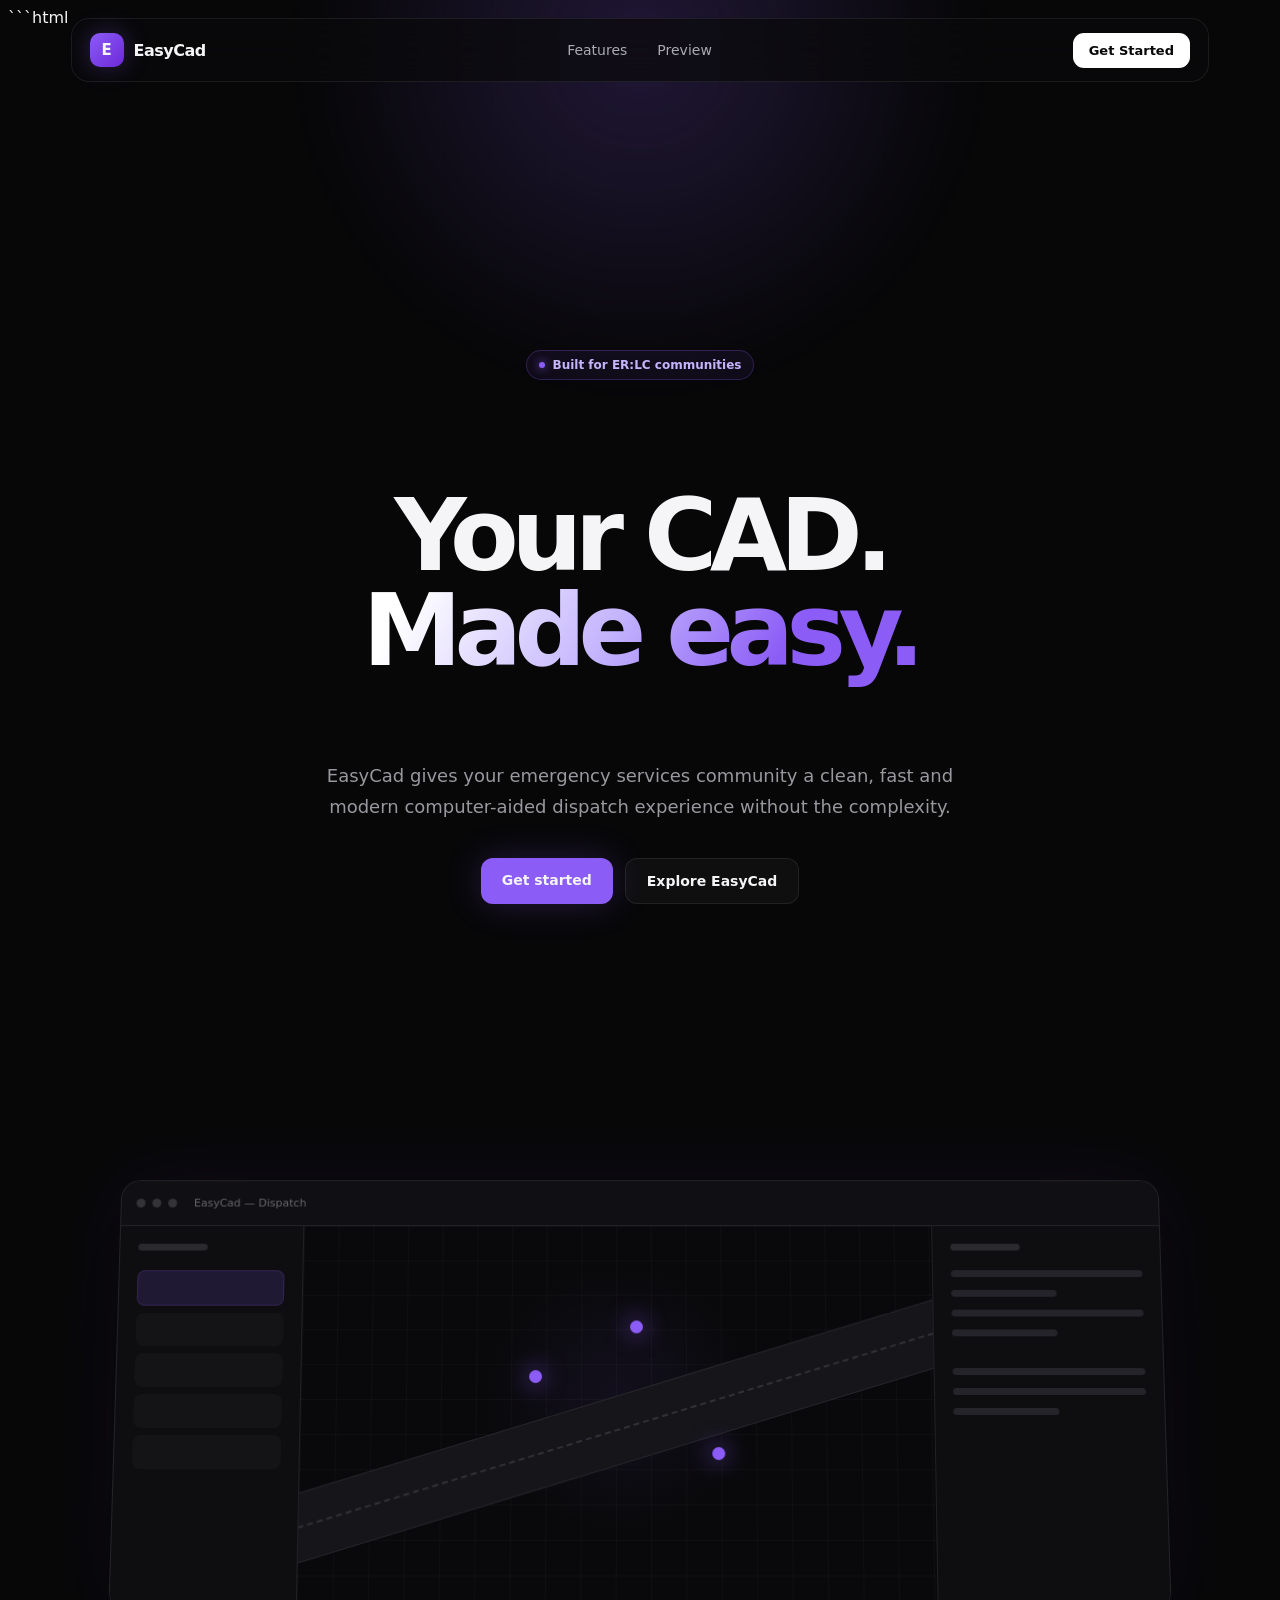
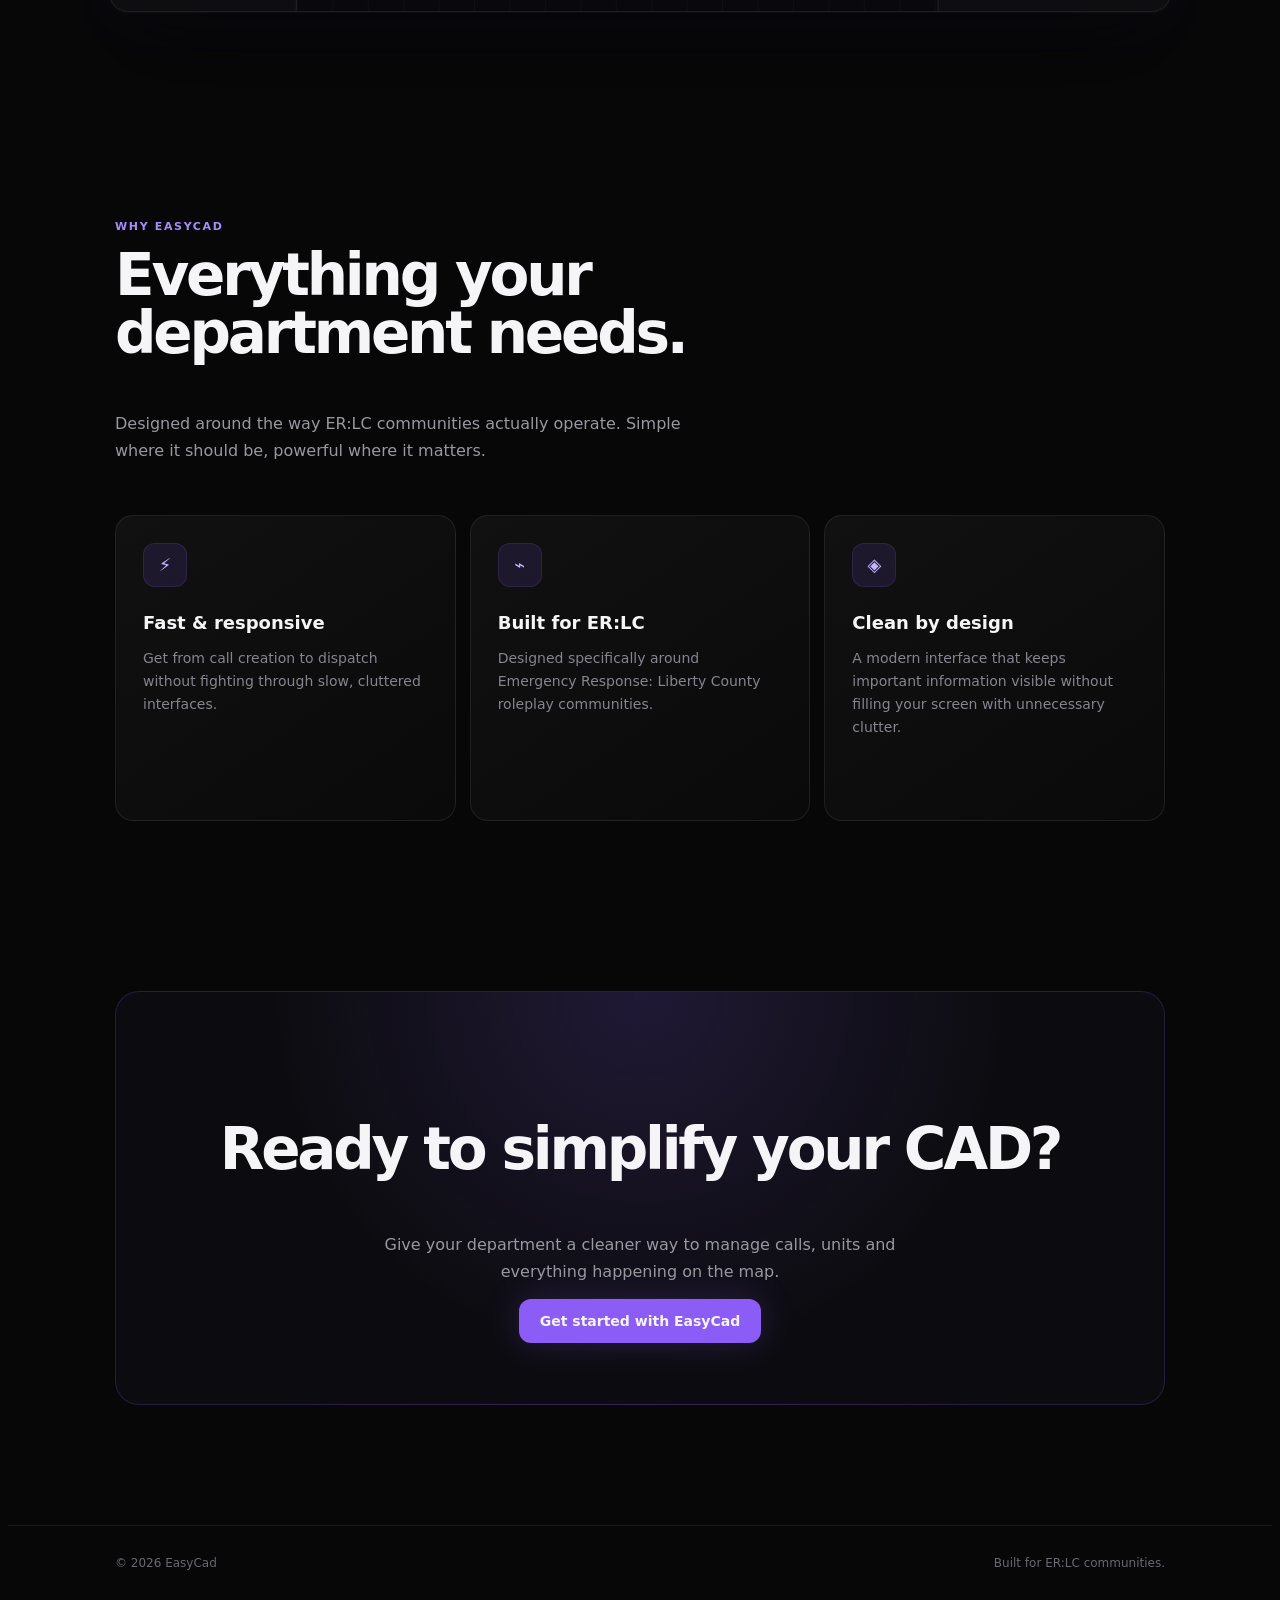
==== index.html @ 2b1de05e "Add initial HTML structure for EasyCad website" ====
```html
<!DOCTYPE html>
<html lang="en">
<head>
    <meta charset="UTF-8">
    <meta name="viewport" content="width=device-width, initial-scale=1.0">

    <title>EasyCad — CAD made easy</title>
    <meta
        name="description"
        content="EasyCad is a fast, modern CAD system built for ER:LC communities."
    >

    <link rel="stylesheet" href="style.css">
</head>

<body>

    <div class="background">
        <div class="grid"></div>
    </div>

    <nav class="navbar">
        <a href="#" class="brand">
            <div class="brand-icon">E</div>
            <span>EasyCad</span>
        </a>

        <div class="nav-links">
            <a href="#features">Features</a>
            <a href="#preview">Preview</a>
        </div>

        <a href="#start" class="nav-button">
            Get Started
        </a>
    </nav>

    <main>

        <section class="hero">

            <div class="hero-content">

                <div class="eyebrow">
                    <span class="status-dot"></span>
                    Built for ER:LC communities
                </div>

                <h1>
                    Your CAD.<br>
                    <span>Made easy.</span>
                </h1>

                <p>
                    EasyCad gives your emergency services community
                    a clean, fast and modern computer-aided dispatch
                    experience without the complexity.
                </p>

                <div class="hero-actions">
                    <a href="#start" class="primary-button">
                        Get started
                    </a>

                    <a href="#features" class="secondary-button">
                        Explore EasyCad
                    </a>
                </div>

            </div>

        </section>

        <section class="preview-section" id="preview">

            <div class="preview">

                <div class="window-bar">
                    <div class="window-dot"></div>
                    <div class="window-dot"></div>
                    <div class="window-dot"></div>

                    <div class="window-title">
                        EasyCad — Dispatch
                    </div>
                </div>

                <div class="cad-ui">

                    <aside class="sidebar">

                        <div class="fake-title"></div>

                        <div class="fake-item active"></div>
                        <div class="fake-item"></div>
                        <div class="fake-item"></div>
                        <div class="fake-item"></div>
                        <div class="fake-item"></div>

                    </aside>

                    <div class="map">

                        <div class="map-grid"></div>

                        <div class="map-road"></div>

                        <div class="map-marker marker-1"></div>
                        <div class="map-marker marker-2"></div>
                        <div class="map-marker marker-3"></div>

                    </div>

                    <aside class="right-panel">

                        <div class="fake-title"></div>

                        <div class="panel-line"></div>
                        <div class="panel-line short"></div>
                        <div class="panel-line"></div>
                        <div class="panel-line short"></div>

                        <br>

                        <div class="panel-line"></div>
                        <div class="panel-line"></div>
                        <div class="panel-line short"></div>

                    </aside>

                </div>

            </div>

        </section>

        <section class="features-section" id="features">

            <div class="section-inner">

                <div class="section-heading reveal">

                    <small>Why EasyCad</small>

                    <h2>
                        Everything your
                        department needs.
                    </h2>

                    <p>
                        Designed around the way ER:LC communities
                        actually operate. Simple where it should be,
                        powerful where it matters.
                    </p>

                </div>

                <div class="features">

                    <article class="feature reveal">

                        <div class="feature-icon">
                            ⚡
                        </div>

                        <h3>
                            Fast & responsive
                        </h3>

                        <p>
                            Get from call creation to dispatch without
                            fighting through slow, cluttered interfaces.
                        </p>

                    </article>

                    <article class="feature reveal">

                        <div class="feature-icon">
                            ⌁
                        </div>

                        <h3>
                            Built for ER:LC
                        </h3>

                        <p>
                            Designed specifically around Emergency
                            Response: Liberty County roleplay communities.
                        </p>

                    </article>

                    <article class="feature reveal">

                        <div class="feature-icon">
                            ◈
                        </div>

                        <h3>
                            Clean by design
                        </h3>

                        <p>
                            A modern interface that keeps important
                            information visible without filling your
                            screen with unnecessary clutter.
                        </p>

                    </article>

                </div>

            </div>

        </section>

        <section class="cta-section" id="start">

            <div class="section-inner">

                <div class="cta-box reveal">

                    <h2>
                        Ready to simplify
                        your CAD?
                    </h2>

                    <p>
                        Give your department a cleaner way to manage
                        calls, units and everything happening on the map.
                    </p>

                    <a href="#" class="primary-button">
                        Get started with EasyCad
                    </a>

                </div>

            </div>

        </section>

    </main>

    <footer>

        <div class="footer-inner">
            <span>
                © 2026 EasyCad
            </span>

            <span>
                Built for ER:LC communities.
            </span>
        </div>

    </footer>

    <script src="script.js"></script>

</body>
</html>
```
---- style.css ----
```css
* {
    box-sizing: border-box;
    margin: 0;
    padding: 0;
}

:root {
    --bg: #070708;
    --surface: #0d0d10;
    --surface-2: #121216;

    --border: rgba(255, 255, 255, 0.08);

    --text: #f5f5f7;
    --muted: #98989f;

    --accent: #8b5cf6;
    --accent-light: #a78bfa;
}

html {
    scroll-behavior: smooth;
}

body {
    background: var(--bg);
    color: var(--text);

    font-family:
        Inter,
        ui-sans-serif,
        system-ui,
        -apple-system,
        BlinkMacSystemFont,
        "Segoe UI",
        sans-serif;

    overflow-x: hidden;
}

a {
    color: inherit;
    text-decoration: none;
}

/* Background */

.background {
    position: fixed;
    inset: 0;

    pointer-events: none;

    z-index: -2;

    overflow: hidden;
}

.background::before {
    content: "";

    position: absolute;

    width: 700px;
    height: 700px;

    left: 50%;
    top: -300px;

    transform: translateX(-50%);

    background:
        radial-gradient(
            circle,
            rgba(139, 92, 246, 0.20),
            transparent 68%
        );

    filter: blur(20px);
}

.grid {
    position: absolute;
    inset: 0;

    opacity: 0.16;

    background-image:
        linear-gradient(
            rgba(255,255,255,0.035) 1px,
            transparent 1px
        ),
        linear-gradient(
            90deg,
            rgba(255,255,255,0.035) 1px,
            transparent 1px
        );

    background-size: 55px 55px;

    mask-image:
        linear-gradient(
            to bottom,
            black,
            transparent 80%
        );
}

/* Navbar */

.navbar {
    position: fixed;

    top: 18px;
    left: 50%;

    transform: translateX(-50%);

    width: min(1100px, calc(100% - 30px));
    height: 62px;

    display: flex;
    align-items: center;
    justify-content: space-between;

    padding: 0 18px;

    border: 1px solid var(--border);
    border-radius: 18px;

    background: rgba(10, 10, 12, 0.72);

    backdrop-filter: blur(18px);
    -webkit-backdrop-filter: blur(18px);

    z-index: 100;

    animation: navIn 0.8s ease forwards;
}

.brand {
    display: flex;
    align-items: center;

    gap: 10px;

    font-weight: 750;

    letter-spacing: -0.03em;
}

.brand-icon {
    width: 34px;
    height: 34px;

    display: grid;
    place-items: center;

    border-radius: 10px;

    background:
        linear-gradient(
            135deg,
            var(--accent),
            #6d28d9
        );

    box-shadow:
        0 0 25px rgba(139, 92, 246, 0.3);

    font-size: 15px;
}

.nav-links {
    display: flex;
    gap: 30px;

    color: #aaaab1;

    font-size: 14px;
}

.nav-links a {
    transition: color 0.2s ease;
}

.nav-links a:hover {
    color: white;
}

.nav-button {
    padding: 10px 16px;

    border-radius: 11px;

    background: white;
    color: #080808;

    font-size: 13px;
    font-weight: 700;

    transition:
        transform 0.2s ease,
        box-shadow 0.2s ease;
}

.nav-button:hover {
    transform: translateY(-2px);

    box-shadow:
        0 8px 30px rgba(255,255,255,0.12);
}

/* Hero */

.hero {
    min-height: 100vh;

    display: flex;
    align-items: center;
    justify-content: center;

    text-align: center;

    padding:
        150px 20px
        100px;

    position: relative;
}

.hero-content {
    max-width: 900px;
}

.eyebrow {
    display: inline-flex;
    align-items: center;

    gap: 8px;

    padding: 7px 12px;

    border:
        1px solid
        rgba(139,92,246,0.25);

    background:
        rgba(139,92,246,0.07);

    border-radius: 999px;

    color: #c4b5fd;

    font-size: 12px;
    font-weight: 600;

    margin-bottom: 25px;

    animation:
        fadeUp 0.8s 0.1s both;
}

.status-dot {
    width: 6px;
    height: 6px;

    background: var(--accent);

    border-radius: 50%;

    box-shadow:
        0 0 10px var(--accent);

    animation:
        pulse 2s infinite;
}

h1 {
    font-size:
        clamp(
            55px,
            8vw,
            100px
        );

    line-height: 0.95;

    letter-spacing: -0.075em;

    font-weight: 800;

    animation:
        fadeUp 0.8s 0.2s both;
}

h1 span {
    background:
        linear-gradient(
            120deg,
            #fff 10%,
            #c4b5fd 45%,
            var(--accent) 75%
        );

    -webkit-background-clip: text;
    background-clip: text;

    color: transparent;
}

.hero p {
    max-width: 650px;

    margin:
        30px auto 0;

    color: var(--muted);

    font-size: 18px;

    line-height: 1.7;

    animation:
        fadeUp 0.8s 0.3s both;
}

.hero-actions {
    display: flex;
    justify-content: center;

    gap: 12px;

    margin-top: 35px;

    animation:
        fadeUp 0.8s 0.4s both;
}

.primary-button,
.secondary-button {
    padding: 14px 21px;

    border-radius: 12px;

    font-size: 14px;
    font-weight: 700;

    transition:
        transform 0.25s ease,
        box-shadow 0.25s ease,
        background 0.25s ease;
}

.primary-button {
    background: var(--accent);

    box-shadow:
        0 0 35px
        rgba(139,92,246,0.22);
}

.primary-button:hover {
    transform: translateY(-3px);

    box-shadow:
        0 12px 45px
        rgba(139,92,246,0.35);
}

.secondary-button {
    border:
        1px solid
        var(--border);

    background:
        rgba(255,255,255,0.035);
}

.secondary-button:hover {
    background:
        rgba(255,255,255,0.07);

    transform:
        translateY(-3px);
}

/* Product preview */

.preview-section {
    width: min(1050px, 100%);

    margin: 0 auto;

    padding:
        0 20px
        100px;
}

.preview {
    position: relative;

    min-height: 430px;

    border:
        1px solid
        rgba(255,255,255,0.1);

    border-radius: 20px;

    overflow: hidden;

    background: #0b0b0e;

    box-shadow:
        0 40px 100px rgba(0,0,0,0.55),
        0 0 80px rgba(139,92,246,0.08);

    transform:
        perspective(1200px)
        rotateX(4deg);

    transition:
        transform 0.5s ease;
}

.preview:hover {
    transform:
        perspective(1200px)
        rotateX(0deg)
        translateY(-5px);
}

.window-bar {
    height: 45px;

    border-bottom:
        1px solid
        var(--border);

    display: flex;
    align-items: center;

    padding: 0 15px;

    gap: 7px;

    background: #101014;
}

.window-dot {
    width: 9px;
    height: 9px;

    border-radius: 50%;

    background: #333338;
}

.window-title {
    margin-left: 10px;

    font-size: 11px;

    color: #66666d;
}

.cad-ui {
    display: grid;

    grid-template-columns:
        185px
        1fr
        230px;

    min-height: 385px;
}

.sidebar,
.right-panel {
    background: #0e0e11;

    padding: 18px;
}

.sidebar {
    border-right:
        1px solid
        var(--border);
}

.right-panel {
    border-left:
        1px solid
        var(--border);
}

.fake-title {
    width: 70px;
    height: 7px;

    border-radius: 5px;

    background: #29292e;

    margin-bottom: 20px;
}

.fake-item {
    height: 34px;

    border-radius: 8px;

    margin-bottom: 7px;

    background:
        rgba(255,255,255,0.025);
}

.fake-item.active {
    background:
        rgba(139,92,246,0.15);

    border:
        1px solid
        rgba(139,92,246,0.18);
}

.map {
    position: relative;

    overflow: hidden;

    background:
        radial-gradient(
            circle at 50% 45%,
            rgba(139,92,246,0.08),
            transparent 35%
        ),
        #09090b;
}

.map-grid {
    position: absolute;
    inset: 0;

    background-image:
        linear-gradient(
            rgba(255,255,255,0.025) 1px,
            transparent 1px
        ),
        linear-gradient(
            90deg,
            rgba(255,255,255,0.025) 1px,
            transparent 1px
        );

    background-size: 35px 35px;
}

.map-road {
    position: absolute;

    width: 130%;
    height: 65px;

    left: -15%;
    top: 45%;

    background: #15151a;

    border-top:
        1px solid #25252b;

    border-bottom:
        1px solid #25252b;

    transform: rotate(-17deg);
}

.map-road::after {
    content: "";

    position: absolute;

    top: 31px;

    width: 100%;

    border-top:
        2px dashed #303038;
}

.map-marker {
    position: absolute;

    width: 13px;
    height: 13px;

    border-radius: 50%;

    background: var(--accent);

    box-shadow:
        0 0 25px var(--accent);

    animation:
        markerPulse 2s infinite;
}

.marker-1 {
    left: 36%;
    top: 38%;
}

.marker-2 {
    left: 65%;
    top: 58%;

    animation-delay: 0.6s;
}

.marker-3 {
    left: 52%;
    top: 25%;

    animation-delay: 1.1s;
}

.panel-line {
    height: 7px;

    background: #24242a;

    border-radius: 4px;

    margin-bottom: 13px;
}

.panel-line.short {
    width: 55%;
}

/* Sections */

.features-section,
.cta-section {
    padding:
        110px 20px;
}

.section-inner {
    width: min(1050px, 100%);

    margin: auto;
}

.section-heading {
    max-width: 600px;

    margin-bottom: 50px;
}

.section-heading small {
    color: var(--accent-light);

    text-transform: uppercase;

    letter-spacing: 0.15em;

    font-size: 11px;

    font-weight: 800;
}

.section-heading h2 {
    font-size:
        clamp(
            35px,
            5vw,
            58px
        );

    line-height: 1;

    letter-spacing: -0.055em;

    margin-top: 13px;
}

.section-heading p {
    color: var(--muted);

    line-height: 1.7;

    margin-top: 17px;
}

.features {
    display: grid;

    grid-template-columns:
        repeat(3, 1fr);

    gap: 14px;
}

.feature {
    min-height: 250px;

    padding: 27px;

    border:
        1px solid
        var(--border);

    border-radius: 18px;

    background:
        linear-gradient(
            145deg,
            rgba(255,255,255,0.045),
            rgba(255,255,255,0.015)
        );

    transition:
        transform 0.3s ease,
        border-color 0.3s ease,
        background 0.3s ease;
}

.feature:hover {
    transform:
        translateY(-7px);

    border-color:
        rgba(139,92,246,0.28);

    background:
        rgba(139,92,246,0.045);
}

.feature-icon {
    width: 42px;
    height: 42px;

    display: grid;
    place-items: center;

    border-radius: 12px;

    background:
        rgba(139,92,246,0.12);

    border:
        1px solid
        rgba(139,92,246,0.15);

    color: #c4b5fd;

    margin-bottom: 25px;

    font-size: 18px;
}

.feature h3 {
    font-size: 18px;

    margin-bottom: 11px;
}

.feature p {
    color: #85858d;

    line-height: 1.65;

    font-size: 14px;
}

/* CTA */

.cta-section {
    padding-top: 60px;
    padding-bottom: 120px;
}

.cta-box {
    position: relative;

    overflow: hidden;

    padding:
        75px 30px;

    text-align: center;

    border:
        1px solid
        rgba(139,92,246,0.2);

    border-radius: 24px;

    background:
        radial-gradient(
            circle at 50% 0%,
            rgba(139,92,246,0.16),
            transparent 55%
        ),
        #0c0c10;
}

.cta-box h2 {
    font-size:
        clamp(
            35px,
            5vw,
            58px
        );

    letter-spacing: -0.055em;
}

.cta-box p {
    color: var(--muted);

    max-width: 520px;

    margin:
        17px auto 28px;

    line-height: 1.7;
}

/* Footer */

footer {
    border-top:
        1px solid
        var(--border);

    padding: 30px 20px;
}

.footer-inner {
    width: min(1050px, 100%);

    margin: auto;

    display: flex;

    align-items: center;
    justify-content: space-between;

    color: #68686f;

    font-size: 12px;
}

/* Reveal */

.reveal {
    opacity: 0;

    transform:
        translateY(25px);

    transition:
        opacity 0.7s ease,
        transform 0.7s ease;
}

.reveal.visible {
    opacity: 1;

    transform:
        translateY(0);
}

/* Animations */

@keyframes fadeUp {
    from {
        opacity: 0;
        transform:
            translateY(20px);
    }

    to {
        opacity: 1;
        transform:
            translateY(0);
    }
}

@keyframes navIn {
    from {
        opacity: 0;

        transform:
            translate(-50%, -15px);
    }

    to {
        opacity: 1;

        transform:
            translate(-50%, 0);
    }
}

@keyframes pulse {
    0%,
    100% {
        opacity: 0.5;
        transform: scale(0.8);
    }

    50% {
        opacity: 1;
        transform: scale(1.15);
    }
}

@keyframes markerPulse {
    0%,
    100% {
        transform: scale(0.8);
        opacity: 0.7;
    }

    50% {
        transform: scale(1.25);
        opacity: 1;
    }
}

/* Mobile */

@media (max-width: 800px) {

    .nav-links {
        display: none;
    }

    .navbar {
        width:
            calc(100% - 20px);
    }

    .hero {
        padding-top: 130px;
    }

    .hero p {
        font-size: 16px;
    }

    .hero-actions {
        flex-direction: column;

        align-items: stretch;

        max-width: 280px;

        margin-left: auto;
        margin-right: auto;
    }

    .cad-ui {
        grid-template-columns:
            80px 1fr;
    }

    .right-panel {
        display: none;
    }

    .features {
        grid-template-columns: 1fr;
    }

    .feature {
        min-height: auto;
    }

    .footer-inner {
        flex-direction: column;

        gap: 10px;

        text-align: center;
    }
}

@media (max-width: 500px) {

    h1 {
        font-size: 52px;
    }

    .preview {
        min-height: 330px;
    }

    .cad-ui {
        min-height: 285px;
    }

    .sidebar {
        padding: 12px;
    }

    .preview-section {
        padding-left: 8px;
        padding-right: 8px;
    }
}
```
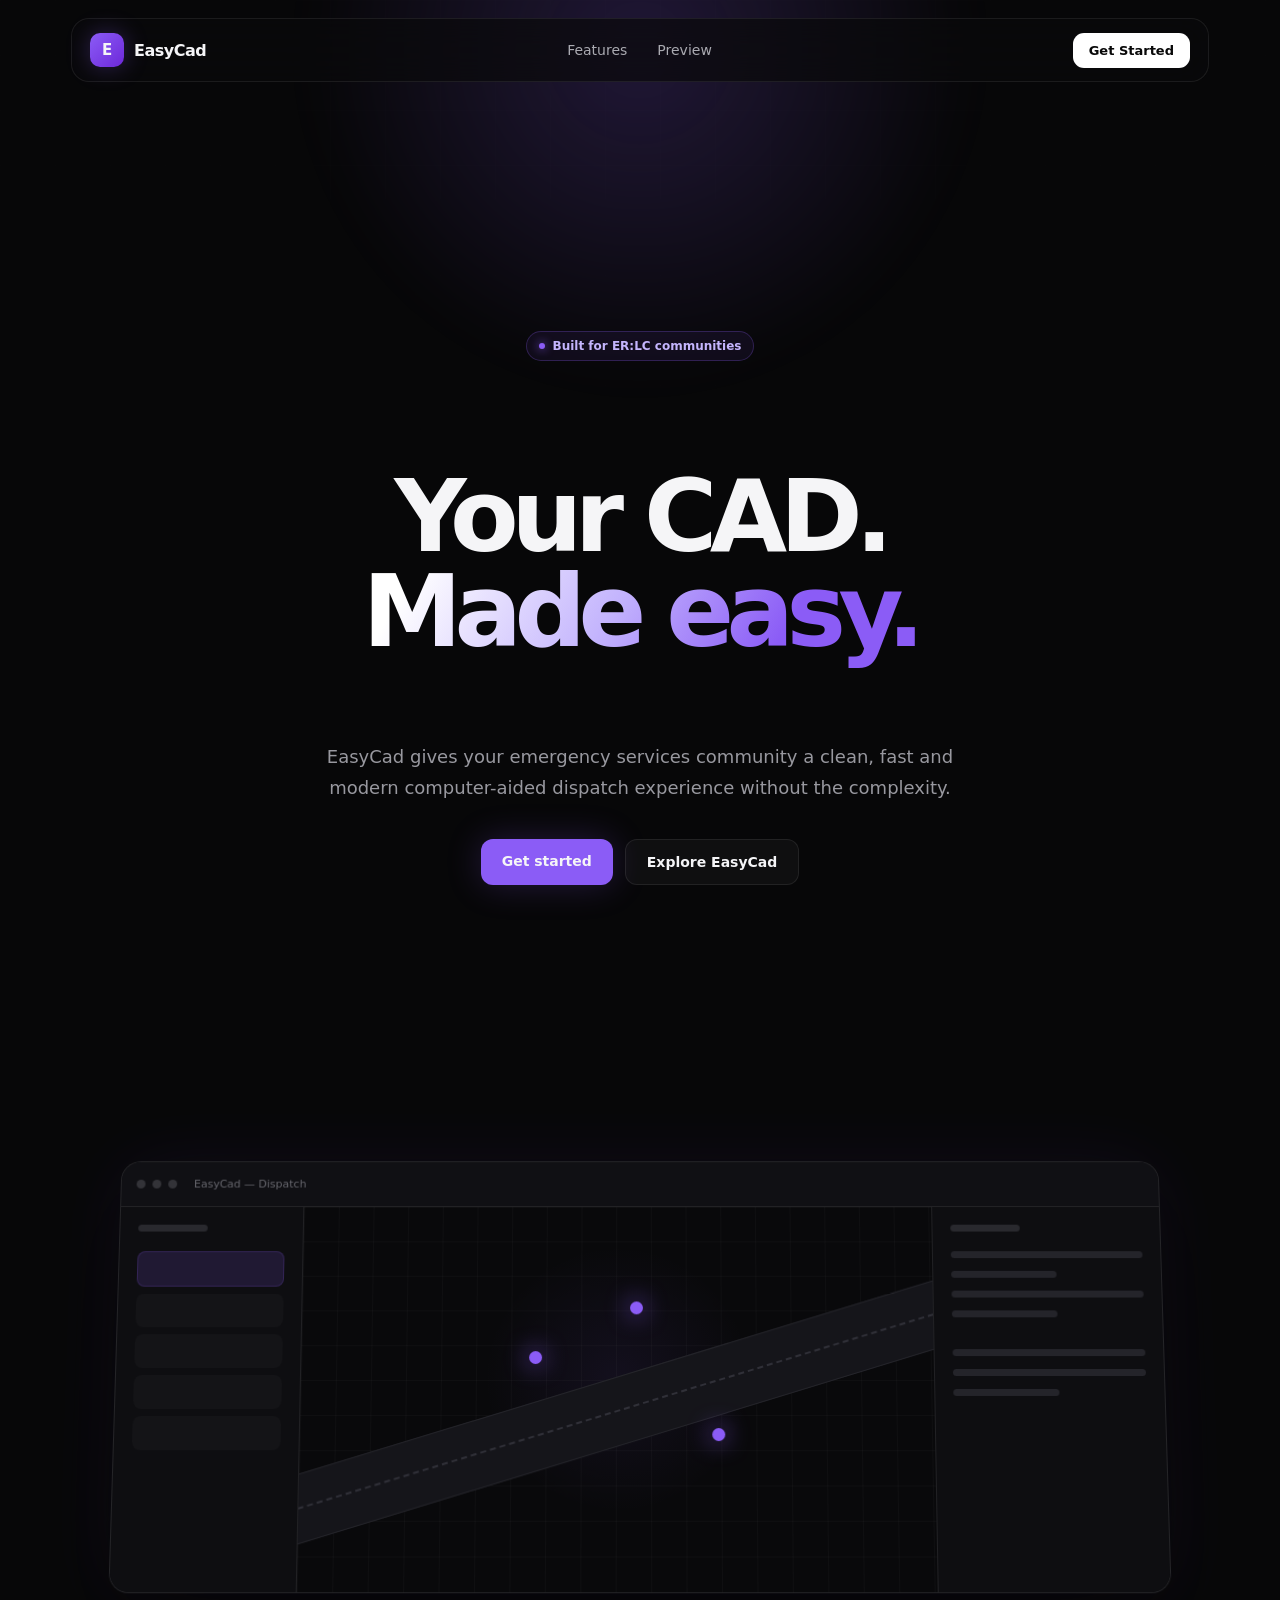
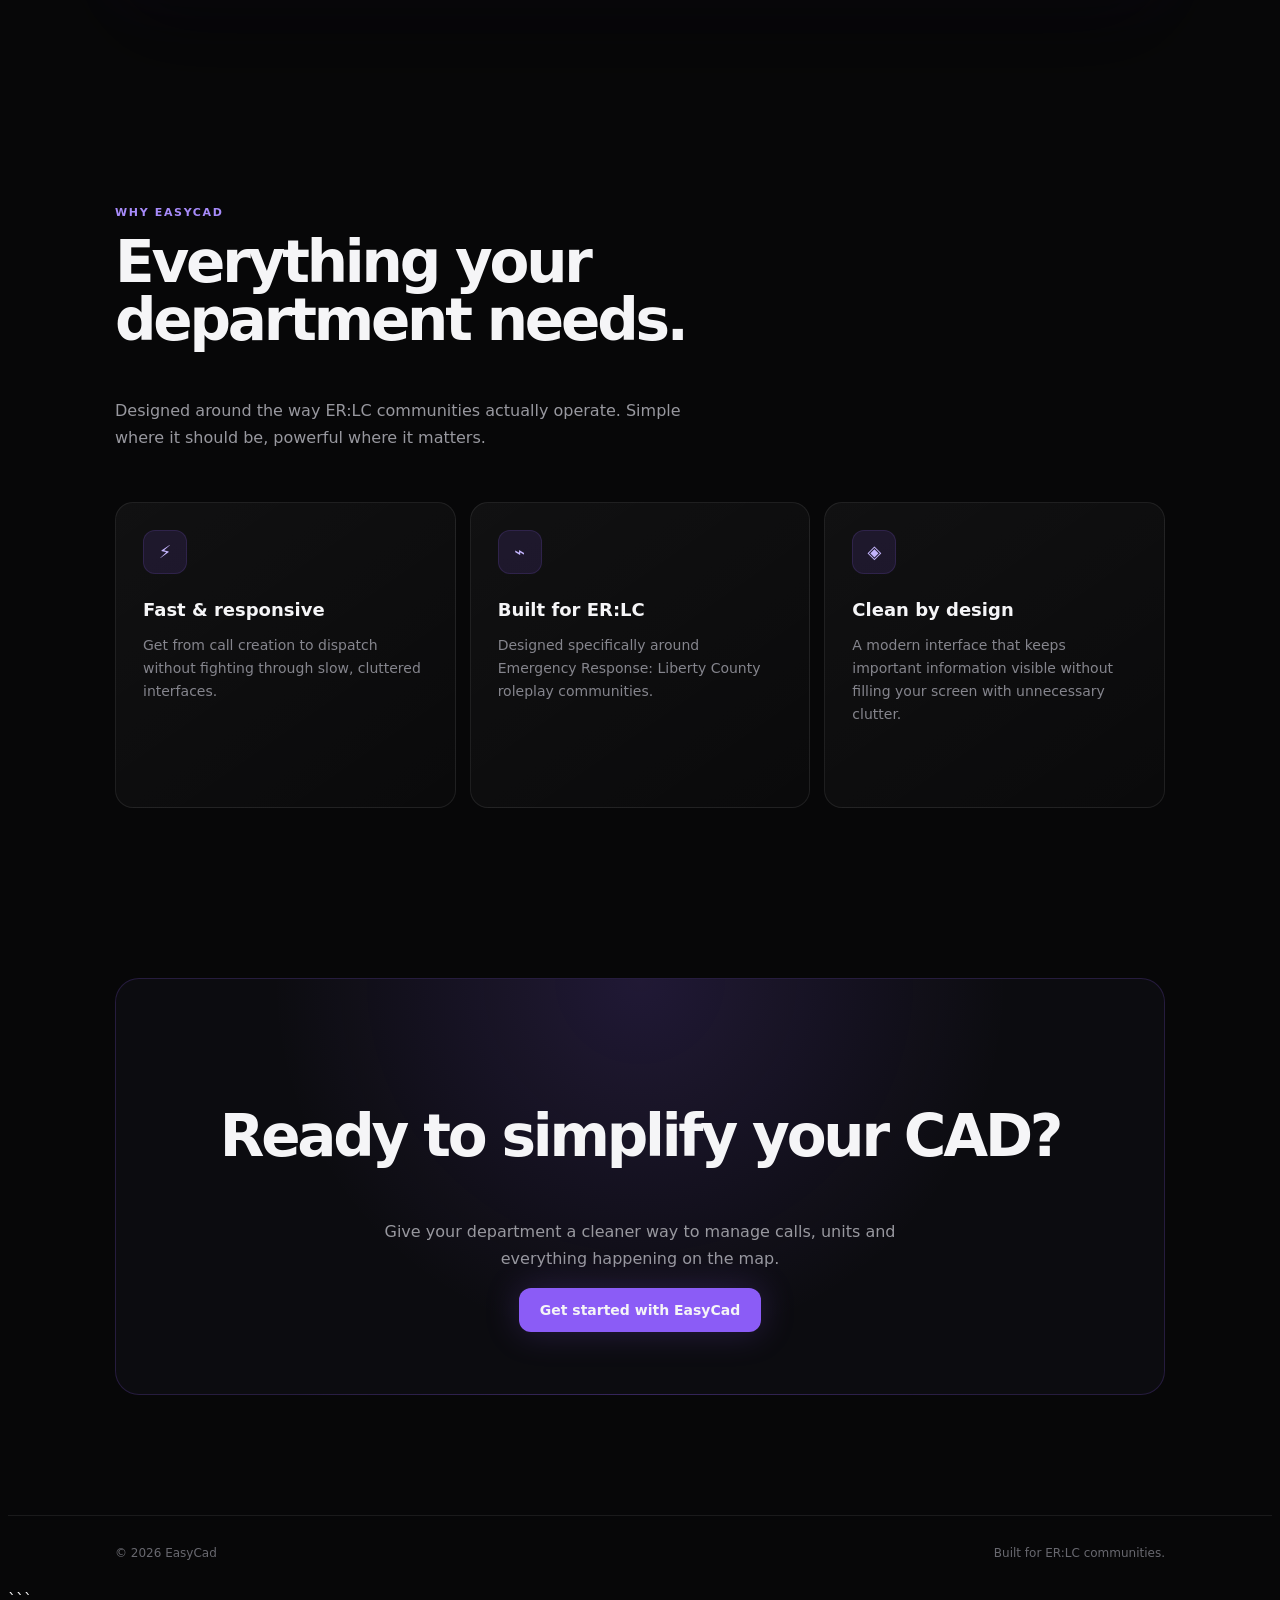
==== commit d66c3e97: "Fix HTML syntax in index.html" ====
--- a/index.html
+++ b/index.html
@@ -1,4 +1,4 @@
-```html
+
 <!DOCTYPE html>
 <html lang="en">
 <head>
